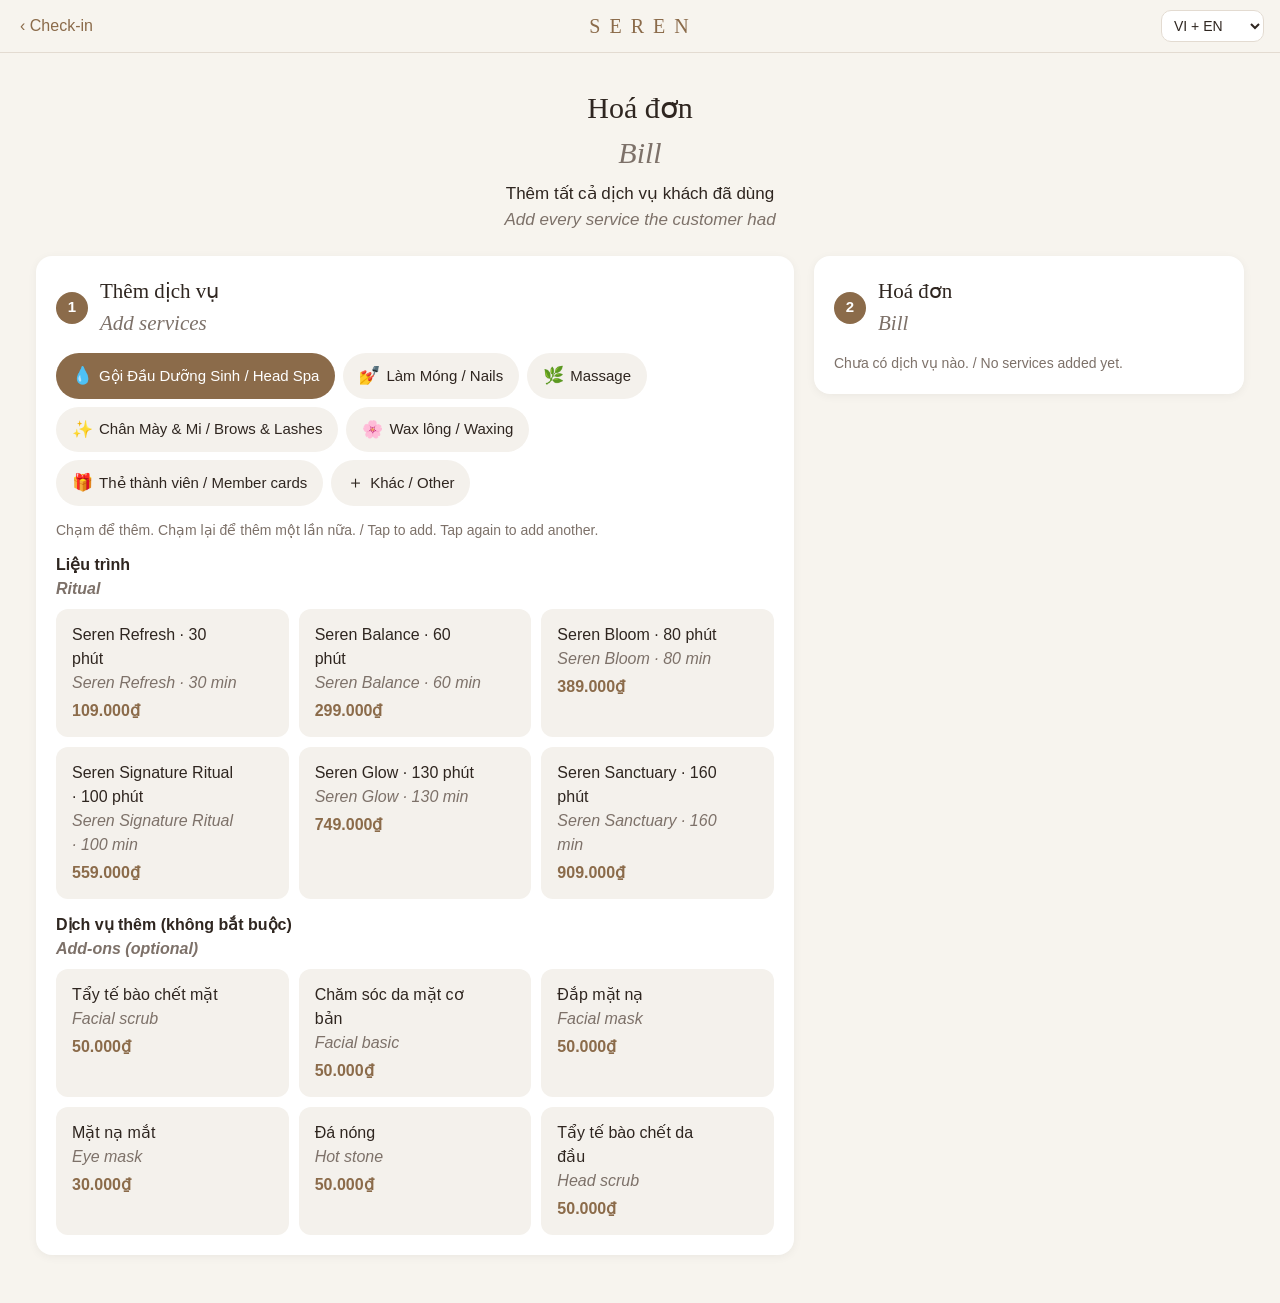
==== docs/bill/index.html @ dad99a7b "Bill: head spa 15%, body 20%, combo split hint" ====
<!doctype html>
<html lang="vi" translate="no" class="notranslate">
<head>
  <meta charset="utf-8">
  <meta name="viewport" content="width=device-width, initial-scale=1, viewport-fit=cover">
  <meta name="robots" content="noindex, nofollow">
  <!-- The page is already Vietnamese + English; stop Chrome from machine-translating it. -->
  <meta name="google" content="notranslate">
  <meta name="theme-color" content="#f7f4ee">
  <title>Seren · Hoá đơn</title>
  <link rel="stylesheet" href="../styles.css">
  <link rel="stylesheet" href="bill.css?v=10">
</head>
<body>

  <header class="topbar">
    <a class="link-button" id="to-checkin" href="../">‹ Check-in</a>
    <div class="brand">S E R E N</div>
    <select id="bill-lang" aria-label="Ngôn ngữ / Language">
      <option value="both">VI + EN</option>
      <option value="vi">Tiếng Việt</option>
      <option value="en">English</option>
    </select>
  </header>

  <main id="bill-app" aria-live="polite"></main>

  <noscript><p class="card">Vui lòng bật JavaScript. / Please enable JavaScript.</p></noscript>
  <!-- app.js holds the menu and prices shared with the check-in forms; this flag stops it drawing the check-in screen. -->
  <script>window.SEREN_MENU_ONLY = true;</script>
  <script src="../config.js"></script>
  <script src="../app.js"></script>
  <script src="bill.js?v=10"></script>
</body>
</html>
---- docs/styles.css ----
:root {
  --paper: #f7f4ee;
  --card: #ffffff;
  --ink: #2f2620;
  --muted: #7d7169;
  --accent: #8b6b4a;
  --accent-soft: #efe6dc;
  --line: #e3dbd1;
  --warn: #b35c00;
  --warn-soft: #fdf0e1;
  --info-soft: #eaf1f8;
  --info: #2f5f8a;
  --error: #b3261e;
  --radius: 16px;
}

* { box-sizing: border-box; }

html { -webkit-text-size-adjust: 100%; }

body {
  margin: 0;
  background: var(--paper);
  color: var(--ink);
  font: 17px/1.5 -apple-system, BlinkMacSystemFont, "Segoe UI", Roboto, "Helvetica Neue", Arial, sans-serif;
  padding-bottom: env(safe-area-inset-bottom);
}

.topbar {
  position: sticky;
  top: 0;
  z-index: 5;
  display: grid;
  grid-template-columns: 1fr auto 1fr;
  align-items: center;
  gap: 8px;
  padding: calc(10px + env(safe-area-inset-top)) 16px 10px;
  background: rgba(247, 244, 238, 0.94);
  backdrop-filter: blur(8px);
  border-bottom: 1px solid var(--line);
}
.brand { font-family: Georgia, "Times New Roman", serif; color: var(--accent); letter-spacing: .1em; font-size: 20px; }
#back { justify-self: start; grid-column: 1; }
.brand { grid-column: 2; }
#lang {
  grid-column: 3;
  justify-self: end;
  font: inherit; font-size: 14px;
  padding: 6px 8px;
  border: 1px solid var(--line); border-radius: 10px;
  background: var(--card); color: var(--ink);
}

main { max-width: 720px; margin: 0 auto; padding: 20px 16px 48px; }

h1, h2 { font-family: Georgia, "Times New Roman", serif; font-weight: 400; margin: 0; }
h1 { font-size: 30px; text-align: center; }
h2 { font-size: 21px; }
.en { color: var(--muted); font-style: italic; }
.center { text-align: center; }
.stack > * + * { margin-top: 16px; }

.hero { text-align: center; margin: 12px 0 24px; }
.hero p { margin: 6px 0 0; }

.card {
  background: var(--card);
  border-radius: var(--radius);
  padding: 20px;
  box-shadow: 0 2px 10px rgba(0, 0, 0, .05);
}

.section-title { display: flex; gap: 12px; align-items: center; margin-bottom: 14px; }
.num {
  flex: none; width: 32px; height: 32px; border-radius: 50%;
  display: grid; place-items: center;
  background: var(--accent); color: #fff; font-weight: 600; font-size: 15px;
}

.service-list { display: grid; gap: 14px; }
.service {
  display: flex; align-items: center; gap: 16px;
  width: 100%; text-align: left;
  font: inherit; color: inherit;
  background: var(--card); border: 0; border-radius: var(--radius);
  padding: 18px; box-shadow: 0 2px 10px rgba(0, 0, 0, .05);
  cursor: pointer;
}
.service:active { transform: scale(.99); }
.service .icon {
  flex: none; width: 56px; height: 56px; border-radius: 50%;
  display: grid; place-items: center; font-size: 26px;
  background: var(--accent-soft);
}
.service .name { font-size: 20px; font-weight: 600; }
.service .chev { margin-left: auto; color: var(--muted); font-size: 24px; }

.field { display: block; }
.field + .field, .field + .choices, .choices + .field { margin-top: 16px; }
.label { display: block; font-size: 15px; font-weight: 600; color: var(--muted); margin-bottom: 6px; }
.req { color: var(--error); }
input[type=text], input[type=tel], input[type=email], input[type=date], textarea {
  width: 100%;
  font: inherit; font-size: 17px;
  padding: 12px 14px;
  border: 1px solid var(--line); border-radius: 12px;
  background: #fbfaf7; color: var(--ink);
}
textarea { min-height: 88px; resize: vertical; }
input:focus, textarea:focus, select:focus, button:focus-visible { outline: 3px solid rgba(139, 107, 74, .35); outline-offset: 1px; }

.choices { display: grid; grid-template-columns: repeat(auto-fill, minmax(150px, 1fr)); gap: 10px; }
.choices.wide { grid-template-columns: 1fr; }
.choice-heading { grid-column: 1 / -1; margin: 12px 0 0; font-size: 16px; }
.choice-heading:first-child { margin-top: 0; }
.chip {
  display: flex; gap: 10px; align-items: flex-start;
  width: 100%; text-align: left;
  font: inherit; font-size: 16px; color: inherit;
  padding: 12px 14px; border-radius: 12px;
  background: #f4f1ec; border: 2px solid transparent;
  cursor: pointer;
}
.chip[aria-pressed=true], .chip[aria-checked=true] { background: var(--accent-soft); border-color: var(--accent); }
.box {
  flex: none; width: 22px; height: 22px; margin-top: 1px;
  border: 2px solid #b7aca2; border-radius: 6px;
  display: grid; place-items: center; font-size: 14px; color: #fff;
}
.chip.round .box { border-radius: 50%; }
[aria-pressed=true] .box, [aria-checked=true] .box { background: var(--accent); border-color: var(--accent); }
[aria-pressed=true] .box::after, [aria-checked=true] .box::after { content: "✓"; }

.check-list { display: grid; gap: 8px; }

.consents ul.bullets { margin-bottom: 14px; }
.chip.agree-all { padding: 14px 16px; }
.with-price { display: flex; flex-direction: column; gap: 4px; }
.price { font-weight: 700; color: var(--accent); }
.divider { border: 0; border-top: 1px solid var(--line); margin: 14px 0; }

ul.bullets { margin: 0; padding-left: 20px; }
ul.bullets li + li { margin-top: 8px; }
.group + .group { margin-top: 16px; }
.group h3 { margin: 0 0 8px; font-size: 16px; }

.notice { display: flex; gap: 10px; padding: 14px; border-radius: 12px; background: var(--warn-soft); margin-top: 12px; }
.notice.info { background: var(--info-soft); }
.notice .i { flex: none; }

.sig-wrap { position: relative; border: 2px dashed #c9bdb0; border-radius: 12px; background: #fff; touch-action: none; }
.sig-wrap canvas { display: block; width: 100%; height: 190px; border-radius: 12px; }
.sig-line { position: absolute; left: 20px; right: 20px; bottom: 44px; border-bottom: 1px solid #d8cfc5; pointer-events: none; }
.sig-x { position: absolute; left: 20px; bottom: 48px; color: #b7aca2; pointer-events: none; }
.sig-actions { display: flex; justify-content: space-between; align-items: center; margin-top: 6px; font-size: 14px; color: var(--muted); }

.primary {
  display: block; width: 100%;
  font: inherit; font-size: 19px; font-weight: 600;
  color: #fff; background: var(--accent);
  border: 0; border-radius: 14px;
  padding: 16px; cursor: pointer;
}
.primary[disabled] { opacity: .6; cursor: progress; }
.primary .en { color: rgba(255, 255, 255, .85); font-weight: 400; font-size: 15px; display: block; }
.secondary {
  display: inline-block;
  font: inherit; font-size: 16px; color: var(--accent);
  background: transparent; border: 1.5px solid var(--accent); border-radius: 999px;
  padding: 10px 22px; cursor: pointer;
}
.link-button { font: inherit; font-size: 16px; color: var(--accent); background: none; border: 0; padding: 4px; cursor: pointer; }

.errors { border: 2px solid var(--error); background: #fdecea; }
.errors ul { margin: 8px 0 0; padding-left: 20px; }
.invalid { border-color: var(--error) !important; }

.done { text-align: center; padding: 32px 20px; }
.done .big { font-size: 64px; }

.hidden-honeypot { position: absolute; left: -9999px; }

/* Itemised bill before the signature */
.muted { color: var(--muted); font-size: 14px; margin: 8px 0 0; }
.bill-line { display: flex; justify-content: space-between; gap: 12px; padding: 8px 0; border-bottom: 1px solid var(--line); }
.bill-line .price { text-align: right; }
.bill-total { display: flex; justify-content: space-between; flex-wrap: wrap; gap: 4px 12px; padding-top: 12px; font-size: 20px; font-weight: 700; }
.bill-total .price { margin-left: auto; }
---- docs/bill/bill.css ----
/* Bill page. Builds on ../styles.css (the check-in look). */

[hidden] { display: none !important; }

#to-checkin { justify-self: start; grid-column: 1; text-decoration: none; }
#bill-lang {
  grid-column: 3;
  justify-self: end;
  font: inherit; font-size: 14px;
  padding: 6px 8px;
  border: 1px solid var(--line); border-radius: 10px;
  background: var(--card); color: var(--ink);
}

main { padding-bottom: 96px; }
.opt { font-weight: 400; }
.block { display: block; margin: 2px 0 0; }
.hint { margin: 0 0 12px; }

/* Customer */
.cust summary { cursor: pointer; font-size: 15px; font-weight: 600; color: var(--muted); padding: 4px 0; }
.cust[open] summary { margin-bottom: 10px; }
.cust-grid { display: grid; gap: 14px; grid-template-columns: repeat(auto-fit, minmax(190px, 1fr)); }
.cust-grid .field + .field { margin-top: 0; }

/* Category tabs */
/* Tabs wrap onto extra lines so every category is visible without sideways scrolling. */
.tabs { display: flex; flex-wrap: wrap; gap: 8px; margin: 0 0 14px; }
.tab {
  flex: none; display: flex; align-items: center; gap: 6px;
  font: inherit; font-size: 15px; color: var(--ink);
  padding: 8px 14px; border-radius: 999px;
  background: #f4f1ec; border: 2px solid transparent; cursor: pointer;
}
.tab[aria-selected=true] { background: var(--accent); color: #fff; }
.tab-icon { font-size: 17px; }

.menu-group + .menu-group { margin-top: 14px; }
.menu-group .choice-heading { margin: 0 0 8px; }
.menu-group .choices { grid-template-columns: repeat(auto-fill, minmax(230px, 1fr)); }
.menu-item { position: relative; padding-right: 48px; }
.menu-item .badge {
  position: absolute; top: 8px; right: 8px;
  min-width: 28px; padding: 2px 7px; border-radius: 999px;
  background: var(--accent); color: #fff; font-size: 13px; font-weight: 700; text-align: center;
}
.custom-form { display: grid; gap: 14px; }
.custom-form .field + .field { margin-top: 0; }
.custom-form .secondary { justify-self: start; }

/* Bill lines */
.lines { display: grid; }
.line {
  display: flex; justify-content: space-between; align-items: flex-start; gap: 12px;
  padding: 12px 0; border-bottom: 1px solid var(--line);
}
.line:first-child { padding-top: 0; }
.line-main { display: flex; gap: 10px; min-width: 0; }
.line-icon { flex: none; width: 24px; text-align: center; }
.line-name { min-width: 0; }
.unit { display: block; color: var(--muted); font-size: 14px; margin-top: 2px; }
.line-side { flex: none; display: flex; flex-direction: column; align-items: flex-end; gap: 6px; }
.line-amount { white-space: nowrap; }
.stepper { display: flex; align-items: center; border: 1px solid var(--line); border-radius: 999px; overflow: hidden; }
.stepper button {
  width: 36px; height: 34px; font: inherit; font-size: 18px; line-height: 1;
  background: #f4f1ec; color: var(--ink); border: 0; cursor: pointer;
}
.stepper .qty { min-width: 30px; text-align: center; font-weight: 600; }

.price-edit { margin-top: 6px; }
.price-edit input { max-width: 150px; padding: 8px 10px; font-size: 16px; }
.price-edit .range { display: block; margin-top: 4px; }
.needs-price { border-color: var(--warn) !important; background: var(--warn-soft) !important; }
.price-input.changed { border-color: var(--accent) !important; background: var(--accent-soft) !important; font-weight: 600; }

.row-field { margin-top: 16px; }
.discount { display: flex; gap: 8px; align-items: stretch; }
.discount input { max-width: 180px; }
.seg { display: flex; border: 1px solid var(--line); border-radius: 12px; overflow: hidden; }
.seg button { font: inherit; min-width: 46px; border: 0; background: #f4f1ec; color: var(--ink); cursor: pointer; }
.seg button[aria-pressed=true] { background: var(--accent); color: #fff; font-weight: 700; }
.choices.pay { grid-template-columns: repeat(auto-fill, minmax(140px, 1fr)); }
.choices.pay .chip { padding: 10px 12px; font-size: 15px; }
.row-field.field input { max-width: 220px; }

#totals { margin-top: 18px; padding-top: 6px; border-top: 1px solid var(--line); }
.t-row { display: flex; justify-content: space-between; gap: 12px; padding: 6px 0; }
.t-row .price { color: var(--ink); font-weight: 600; }
.t-row.short .price { color: var(--error); }
#bill-errors .notice { margin-top: 14px; }

.actions { margin-top: 20px; display: grid; gap: 10px; justify-items: center; }

/* Running total pinned to the bottom of the screen */
.sticky-total {
  position: fixed; left: 0; right: 0; bottom: 0; z-index: 4;
  padding: 10px 16px calc(10px + env(safe-area-inset-bottom));
  background: rgba(247, 244, 238, 0.96); backdrop-filter: blur(8px);
  border-top: 1px solid var(--line);
}
.sticky-total button {
  display: flex; justify-content: space-between; align-items: center; gap: 12px;
  width: 100%; max-width: 688px; margin: 0 auto;
  font: inherit; color: #fff; background: var(--accent);
  border: 0; border-radius: 14px; padding: 12px 16px; cursor: pointer;
}
.sticky-total strong { font-size: 19px; margin-left: auto; }

/* Who did each service */
.staff-pick { display: flex; flex-wrap: wrap; align-items: center; gap: 6px; margin-top: 8px; padding: 4px; border-radius: 12px; border: 2px solid transparent; }
.staff-pick.needs-staff { background: var(--warn-soft); }
.staff-pick.invalid { border-color: var(--error); }
.staff-label { flex-basis: 100%; font-size: 12px; color: var(--muted); margin: 0 2px; }
.staff-chip {
  font: inherit; font-size: 14px; color: var(--ink);
  padding: 5px 12px; border-radius: 999px; cursor: pointer;
  background: #f4f1ec; border: 1.5px solid var(--line);
}
.staff-chip[aria-checked=true] { background: var(--accent); border-color: var(--accent); color: #fff; font-weight: 600; }
.staff-chip.outside { border-style: dashed; }
.outside-name { flex-basis: 100%; margin-top: 2px; padding: 9px 12px !important; font-size: 16px !important; }
.comm-select {
  width: 100%; font: inherit; font-size: 16px; padding: 11px 12px;
  border: 1px solid var(--line); border-radius: 12px; background: #fbfaf7; color: var(--ink);
}

/* Save status on the receipt screen */
.save-status { width: 100%; text-align: center; font-size: 15px; padding: 10px 12px; border-radius: 12px; background: #f4f1ec; color: var(--muted); }
.save-status.ok { background: #e6f2ea; color: #1f6b3a; font-weight: 600; }
.save-status.bad { background: var(--warn-soft); color: var(--warn); font-weight: 600; }
.primary.alt { background: #fff; color: var(--accent); border: 2px solid var(--accent); }
.primary[hidden] { display: none; }

/* Receipt */
.receipt-bar { margin: 4px 0 12px; }
.receipt {
  max-width: 420px; margin: 0 auto;
  background: #fff; color: var(--ink);
  padding: 28px 24px; border-radius: 6px;
  box-shadow: 0 2px 14px rgba(0, 0, 0, .08);
  font-size: 15px;
}
.r-head { text-align: center; }
.r-brand { font-family: Georgia, "Times New Roman", serif; color: var(--accent); font-size: 26px; letter-spacing: .12em; }
.r-sub { font-family: Georgia, "Times New Roman", serif; font-style: italic; color: var(--muted); font-size: 14px; }
.r-addr { color: var(--muted); font-size: 13px; }
.r-title {
  text-align: center; font-weight: 700; text-transform: uppercase; letter-spacing: .06em;
  margin: 16px 0 10px; padding-top: 14px; border-top: 1px solid var(--line);
}
.r-row { display: flex; justify-content: space-between; gap: 12px; padding: 2px 0; }
.r-row span:last-child { text-align: right; }
.r-items { margin: 12px 0; padding: 12px 0; border-top: 1px dashed #cfc5b9; border-bottom: 1px dashed #cfc5b9; }
.r-item + .r-item { margin-top: 10px; }
.r-item { display: flex; justify-content: space-between; align-items: flex-start; gap: 12px; }
.r-item-name { font-weight: 600; }
.r-item-name .en { font-weight: 400; }
.r-item-calc { display: block; color: var(--muted); font-weight: 400; }
.r-amt { flex: none; color: var(--ink); font-weight: 600; }
.r-total {
  display: flex; justify-content: space-between; gap: 12px;
  font-size: 21px; font-weight: 700; margin: 8px 0 12px; padding: 8px 0;
  border-bottom: 1px dashed #cfc5b9;
}
.r-foot { text-align: center; margin-top: 16px; padding-top: 14px; border-top: 1px solid var(--line); font-family: Georgia, "Times New Roman", serif; }
.receipt-actions { max-width: 420px; margin: 20px auto 0; display: grid; gap: 12px; justify-items: center; }
.receipt-actions .secondary[disabled] { opacity: .5; }

/* Computer / iPad landscape: services on the left, the bill on the right and always in view. */
@media (min-width: 820px) {
  main { max-width: 1240px; padding-bottom: 48px; }
  .stack.two-col {
    display: grid; grid-template-columns: minmax(0, 1fr) minmax(340px, 430px);
    gap: 20px; align-items: start;
  }
  .stack.two-col > * + * { margin-top: 0; }
  #bill-card { position: sticky; top: 76px; max-height: calc(100vh - 92px); overflow-y: auto; }
  .sticky-total { display: none !important; }
  .receipt-bar, .receipt-actions { max-width: 420px; margin-left: auto; margin-right: auto; }
}

/* Receipt printer: Xprinter XP-58IIT thermal, 58 mm paper with a 48 mm printable strip.
   bill.js adds body.printing just before printing, so the receipt can be measured at print size
   and the page cut to the receipt's length. */
body.printing .receipt {
  width: 48mm; max-width: none; margin: 0 auto; padding: 1mm 0 6mm;
  box-shadow: none; border-radius: 0; background: #fff;
  font-family: Arial, "Segoe UI", Roboto, sans-serif; font-size: 11px; line-height: 1.35; font-weight: 500;
}
/* Thermal printers print grey faintly, so everything is solid black. */
body.printing .receipt, body.printing .receipt * { color: #000 !important; }
body.printing .r-brand { font-size: 18px; letter-spacing: .1em; }
body.printing .r-sub { font-size: 10px; }
body.printing .r-addr { font-size: 9.5px; }
body.printing .r-title { margin: 6px 0 5px; padding-top: 6px; border-top: 1px solid #000; letter-spacing: .03em; font-size: 12px; }
body.printing .r-row { flex-wrap: wrap; gap: 0 6px; padding: 1px 0; }
body.printing .r-row span:last-child { margin-left: auto; }
body.printing .r-items { margin: 6px 0; padding: 6px 0; border-top: 1px dashed #000; border-bottom: 1px dashed #000; }
body.printing .r-item { gap: 6px; }
body.printing .r-item + .r-item { margin-top: 5px; }
body.printing .r-item-name, body.printing .r-amt { font-weight: 700; }
body.printing .r-item-name .en, body.printing .r-item-calc { font-weight: 500; }
body.printing .r-total { flex-wrap: wrap; gap: 0 6px; font-size: 12.5px; margin: 4px 0 6px; padding: 4px 0; border-bottom: 1px dashed #000; }
body.printing .r-total span:last-child { margin-left: auto; }
body.printing .r-foot { margin-top: 8px; padding-top: 6px; border-top: 1px solid #000; font-size: 11px; }

@media print {
  @page { margin: 0; }
  html, body { background: #fff; margin: 0; padding: 0; }
  .topbar, .receipt-bar, .receipt-actions, .sticky-total { display: none !important; }
  main { padding: 0; margin: 0; max-width: none; }
  .r-items, .r-total, .r-title, .r-foot { break-inside: avoid; }
}
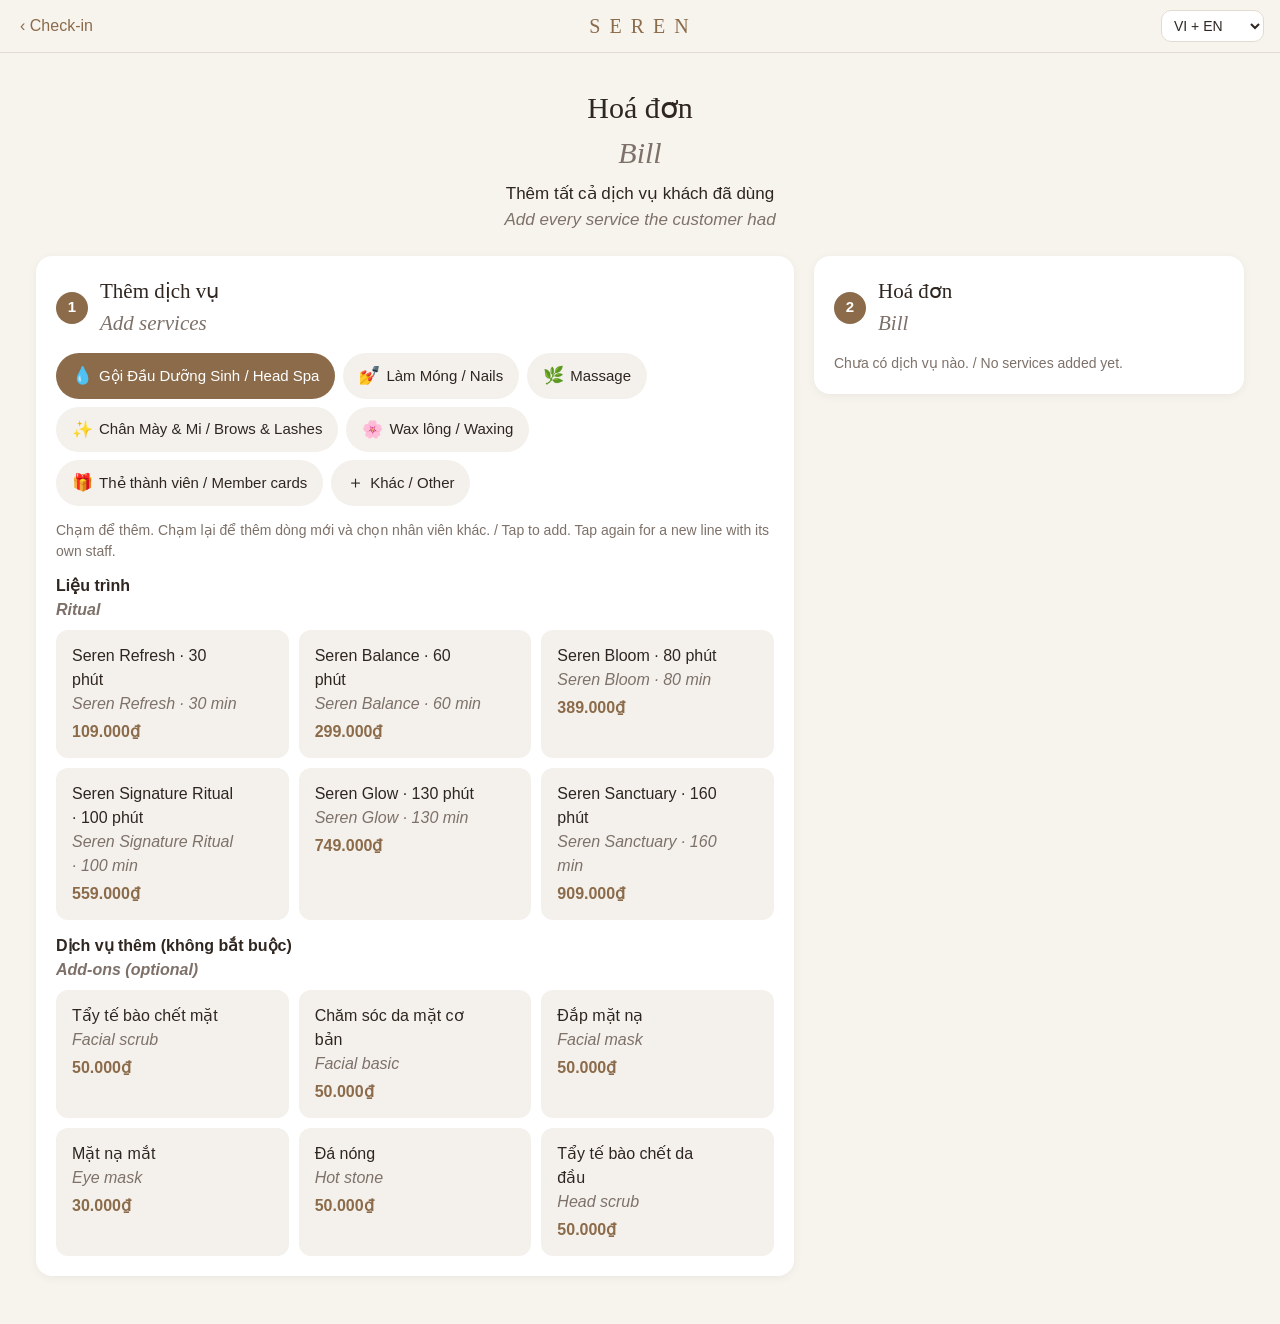
==== commit 6b470019: "Bill: repeat tap adds a new line with its own staff Two staff doing the same service now each get a " ====
--- a/docs/bill/index.html
+++ b/docs/bill/index.html
@@ -9,7 +9,7 @@
   <meta name="theme-color" content="#f7f4ee">
   <title>Seren · Hoá đơn</title>
   <link rel="stylesheet" href="../styles.css">
-  <link rel="stylesheet" href="bill.css?v=10">
+  <link rel="stylesheet" href="bill.css?v=13">
 </head>
 <body>
 
@@ -30,6 +30,6 @@
   <script>window.SEREN_MENU_ONLY = true;</script>
   <script src="../config.js"></script>
   <script src="../app.js"></script>
-  <script src="bill.js?v=10"></script>
+  <script src="bill.js?v=13"></script>
 </body>
 </html>
--- a/docs/bill/bill.css
+++ b/docs/bill/bill.css
@@ -212,3 +212,15 @@
   main { padding: 0; margin: 0; max-width: none; }
   .r-items, .r-total, .r-title, .r-foot { break-inside: avoid; }
 }
+
+/* Member cards */
+.member-panel .member-search { display: flex; gap: 8px; }
+.member-panel .member-search input { flex: 1; min-width: 0; }
+.member-card { display: grid; gap: 4px; padding: 12px 14px; border: 1px solid var(--line); border-radius: 12px; background: var(--accent-soft); }
+.member-tag { margin-left: 8px; padding: 1px 8px; border-radius: 999px; background: var(--accent); color: #fff; font-size: 13px; }
+.member-result { display: flex; justify-content: space-between; gap: 12px; width: 100%; margin-top: 8px; padding: 10px 14px; text-align: left; border: 1px solid var(--line); border-radius: 12px; background: var(--card); color: var(--ink); font: inherit; cursor: pointer; }
+.member-result:hover { border-color: var(--accent); }
+.member-panel > .secondary { margin-top: 10px; }
+.member-actions { display: flex; gap: 16px; }
+.member-history { margin-top: 8px; border: 1px solid var(--line); border-radius: 12px; padding: 4px 14px; background: var(--card); font-size: 15px; }
+.member-history .t-row.short, .member-history .price.short { color: var(--error); }
